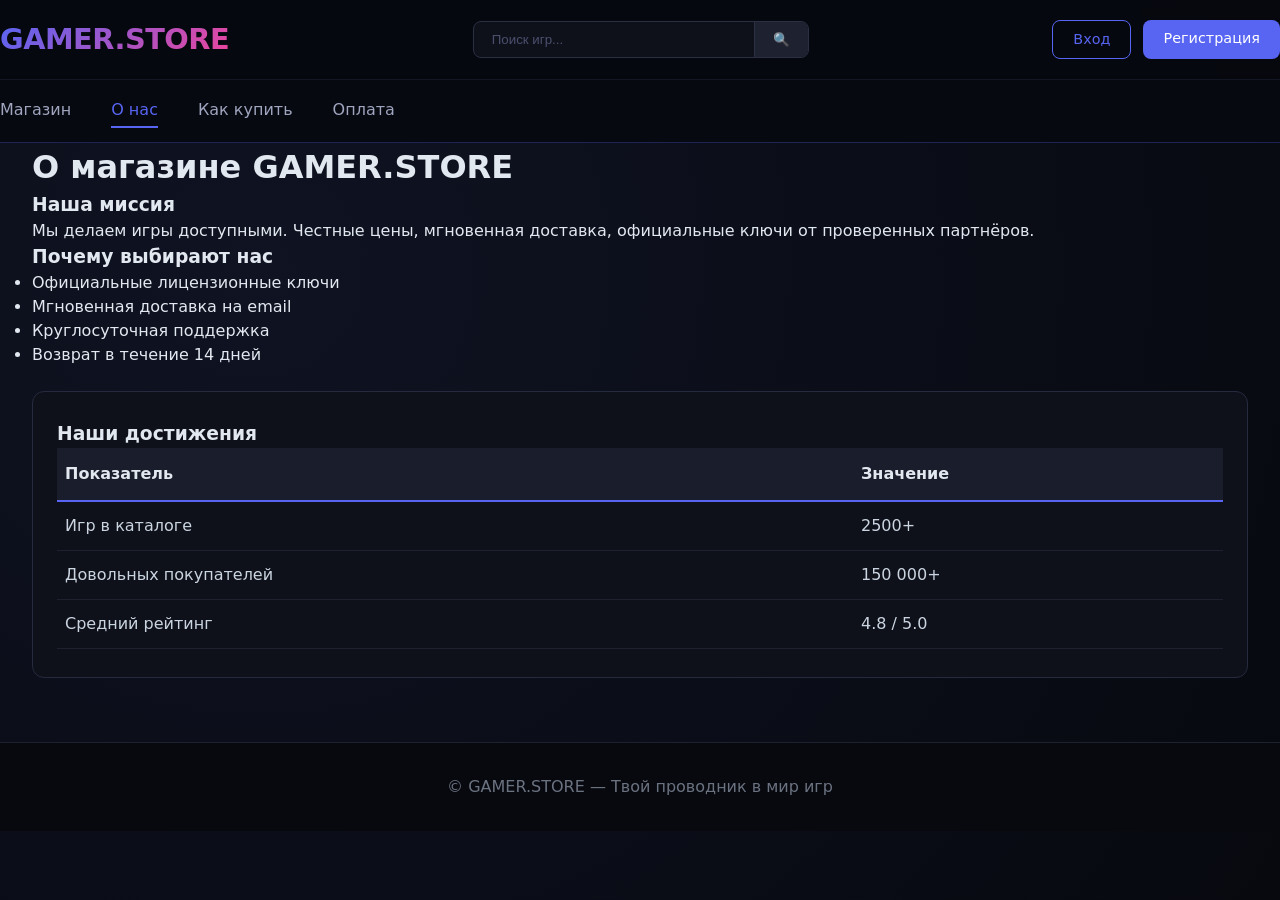
==== about.html @ 018a3e1e "Initial commit - full game store" ====
<!DOCTYPE html>
<html lang="ru">
<head>
    <meta charset="UTF-8">
    <title>О нас - GAMER.STORE</title>
    <link rel="stylesheet" href="style.css">
</head>
<body>
<div class="site-wrapper">
    <header class="header">
        <div class="container header-container">
            <div class="logo"><a href="index.html">GAMER.STORE</a></div>
            <div class="search"><input type="text" placeholder="Поиск игр..."><button>🔍</button></div>
            <div id="auth-container" class="auth-buttons">
                <a href="login.html" class="auth-btn">Вход</a>
                <a href="register.html" class="auth-btn primary">Регистрация</a>
            </div>
            <div id="user-container" class="user-info" style="display: none;">
                <span class="username" id="username-display"></span>
                <a href="profile.html" class="auth-btn">Профиль</a>
                <button class="logout-btn" onclick="logout()">Выйти</button>
            </div>
        </div>
        <nav class="nav">
            <div class="container nav-container">
                <a href="index.html" class="nav-link">Магазин</a>
                <a href="about.html" class="nav-link active">О нас</a>
                <a href="howto.html" class="nav-link">Как купить</a>
                <a href="payment.html" class="nav-link">Оплата</a>
            </div>
        </nav>
    </header>

    <main class="main">
        <div class="container">
            <h1>О магазине GAMER.STORE</h1>
            <div class="about-grid">
                <div class="about-card">
                    <h3>Наша миссия</h3>
                    <p>Мы делаем игры доступными. Честные цены, мгновенная доставка, официальные ключи от проверенных партнёров.</p>
                </div>
                <div class="about-card">
                    <h3>Почему выбирают нас</h3>
                    <ul class="feature-list">
                        <li>Официальные лицензионные ключи</li>
                        <li>Мгновенная доставка на email</li>
                        <li>Круглосуточная поддержка</li>
                        <li>Возврат в течение 14 дней</li>
                    </ul>
                </div>
            </div>
            <div class="table-block">
                <h3>Наши достижения</h3>
                <table class="clean-table">
                    <tr><th>Показатель</th><th>Значение</th></tr>
                    <tr><td>Игр в каталоге</td><td>2500+</td></tr>
                    <tr><td>Довольных покупателей</td><td>150 000+</td></tr>
                    <tr><td>Средний рейтинг</td><td>4.8 / 5.0</td></tr>
                </table>
            </div>
        </div>
    </main>

    <footer class="footer">
        <div class="container"><p>© GAMER.STORE — Твой проводник в мир игр</p></div>
    </footer>
</div>
<script src="script.js"></script>
</body>
</html>
---- style.css ----
/* GAMER.STORE - Professional Gaming Store */
* {
    margin: 0;
    padding: 0;
    box-sizing: border-box;
}

body {
    font-family: 'Inter', 'Segoe UI', system-ui, -apple-system, monospace;
    background: #0B0E17;
    color: #E2E8F0;
    line-height: 1.5;
}

.site-wrapper {
    background: radial-gradient(circle at 20% 30%, #0F1322, #07090F);
    min-height: 100vh;
    display: flex;
    flex-direction: column;
}

.container {
    max-width: 1400px;
    margin: 0 auto;
    padding: 0 32px;
}

/* Header */
.header {
    background: rgba(7, 9, 15, 0.95);
    backdrop-filter: blur(12px);
    border-bottom: 1px solid rgba(88, 101, 242, 0.3);
    position: sticky;
    top: 0;
    z-index: 100;
}

.header-container {
    display: flex;
    justify-content: space-between;
    align-items: center;
    padding: 18px 0;
    flex-wrap: wrap;
    gap: 20px;
}

.logo a {
    font-size: 1.8rem;
    font-weight: 800;
    text-decoration: none;
    background: linear-gradient(135deg, #5865F2, #EB459E);
    -webkit-background-clip: text;
    background-clip: text;
    color: transparent;
    letter-spacing: -0.5px;
}

.auth-buttons {
    display: flex;
    gap: 12px;
}

.auth-btn {
    background: transparent;
    border: 1px solid #5865F2;
    color: #5865F2;
    padding: 8px 20px;
    border-radius: 8px;
    cursor: pointer;
    transition: 0.2s;
    text-decoration: none;
    font-size: 0.9rem;
}

.auth-btn:hover {
    background: #5865F2;
    color: white;
}

.auth-btn.primary {
    background: #5865F2;
    color: white;
    border: none;
}

.auth-btn.primary:hover {
    background: #4752C4;
}

.user-info {
    display: flex;
    align-items: center;
    gap: 16px;
}

.username {
    color: #5865F2;
    font-weight: 600;
}

.logout-btn {
    background: transparent;
    border: 1px solid #EB459E;
    color: #EB459E;
    padding: 6px 14px;
    border-radius: 8px;
    cursor: pointer;
    font-size: 0.8rem;
}

.search {
    display: flex;
    border: 1px solid #2A2F42;
    background: #0F111A;
    border-radius: 8px;
    overflow: hidden;
}

.search input {
    background: transparent;
    border: none;
    padding: 10px 18px;
    width: 280px;
    color: #F1F5F9;
    outline: none;
}

.search input::placeholder {
    color: #4A4F6E;
}

.search button {
    background: #1E2130;
    border: none;
    border-left: 1px solid #2A2F42;
    padding: 0 18px;
    color: #94A3B8;
    cursor: pointer;
    transition: 0.2s;
}

.search button:hover {
    color: #5865F2;
}

/* Navigation */
.nav {
    border-top: 1px solid #131725;
    background: rgba(7, 9, 15, 0.8);
}

.nav-container {
    display: flex;
    gap: 40px;
    padding: 14px 0;
    flex-wrap: wrap;
}

.nav-link {
    color: #A0A5C0;
    text-decoration: none;
    font-weight: 500;
    padding: 4px 0;
    border-bottom: 2px solid transparent;
    transition: 0.2s;
    font-size: 1rem;
}

.nav-link.active, .nav-link:hover {
    color: #5865F2;
    border-bottom-color: #5865F2;
}

/* Hero */
.hero {
    background: linear-gradient(135deg, rgba(88,101,242,0.15), rgba(235,69,158,0.08));
    border: 1px solid rgba(88,101,242,0.3);
    padding: 48px 32px;
    margin-bottom: 56px;
    text-align: center;
    border-radius: 16px;
}

.hero h1 {
    font-size: 2.5rem;
    font-weight: 700;
    margin-bottom: 16px;
    background: linear-gradient(135deg, #FFFFFF, #A0A5C0);
    -webkit-background-clip: text;
    background-clip: text;
    color: transparent;
}

.hero p {
    color: #8B90B0;
    font-size: 1.1rem;
}

/* Games Grid */
.games-grid {
    display: grid;
    grid-template-columns: repeat(auto-fill, minmax(280px, 1fr));
    gap: 28px;
    margin-bottom: 64px;
}

.game-card {
    background: #0F111A;
    border: 1px solid #252A3E;
    transition: all 0.25s ease;
    cursor: pointer;
    border-radius: 12px;
    overflow: hidden;
    text-decoration: none;
    color: inherit;
    display: block;
}

.game-card:hover {
    transform: translateY(-6px);
    border-color: #5865F2;
    box-shadow: 0 12px 28px rgba(0,0,0,0.4), 0 0 0 1px rgba(88,101,242,0.2);
}

.game-img {
    position: relative;
    overflow: hidden;
    height: 160px;
    background: #07090F;
}

.game-img img {
    width: 100%;
    height: 100%;
    object-fit: cover;
    transition: transform 0.3s;
}

.game-card:hover .game-img img {
    transform: scale(1.05);
}

.discount-badge {
    position: absolute;
    top: 12px;
    right: 12px;
    background: #EB459E;
    color: white;
    padding: 4px 10px;
    font-size: 0.75rem;
    font-weight: bold;
    border-radius: 20px;
}

.game-info {
    padding: 18px;
}

.game-info h3 {
    font-size: 1.2rem;
    margin-bottom: 8px;
    color: #F1F5F9;
}

.game-meta {
    display: flex;
    justify-content: space-between;
    margin-bottom: 12px;
    font-size: 0.8rem;
}

.genre {
    color: #5865F2;
    background: rgba(88,101,242,0.15);
    padding: 2px 8px;
    border-radius: 12px;
}

.rating {
    color: #FBBF24;
}

.price-block {
    margin: 12px 0;
    display: flex;
    align-items: baseline;
    gap: 10px;
}

.old-price {
    text-decoration: line-through;
    color: #6B7280;
    font-size: 0.85rem;
}

.new-price {
    color: #22C55E;
    font-size: 1.3rem;
    font-weight: bold;
}

.buy-btn {
    width: 100%;
    background: linear-gradient(135deg, #5865F2, #4752C4);
    border: none;
    color: white;
    padding: 12px;
    font-weight: bold;
    cursor: pointer;
    transition: 0.2s;
    text-transform: uppercase;
    letter-spacing: 1px;
    font-size: 0.85rem;
    border-radius: 8px;
    margin-top: 8px;
}

.buy-btn:hover {
    background: linear-gradient(135deg, #4752C4, #3B44A0);
    transform: scale(1.01);
}

/* Game Detail Page */
.game-detail {
    display: grid;
    grid-template-columns: 1fr 1.5fr;
    gap: 48px;
    margin: 40px 0;
}

.game-gallery img {
    width: 100%;
    border-radius: 16px;
    border: 1px solid #252A3E;
}

.game-description {
    background: #0F111A;
    border: 1px solid #252A3E;
    padding: 28px;
    border-radius: 12px;
}

.game-description h1 {
    font-size: 2rem;
    margin-bottom: 16px;
}

.sys-req {
    margin-top: 24px;
    background: #0B0E17;
    padding: 20px;
    border-radius: 12px;
}

.sys-req h3 {
    color: #5865F2;
    margin-bottom: 12px;
}

.sys-req ul {
    list-style: none;
}

.sys-req li {
    padding: 6px 0;
    border-bottom: 1px solid #1E2130;
}

/* Auth Forms */
.auth-container {
    max-width: 500px;
    margin: 60px auto;
    background: #0F111A;
    border: 1px solid #252A3E;
    border-radius: 16px;
    padding: 40px;
}

.auth-container h1 {
    text-align: center;
    margin-bottom: 32px;
}

.auth-form input {
    width: 100%;
    padding: 14px;
    margin-bottom: 20px;
    background: #0B0E17;
    border: 1px solid #2A2F42;
    border-radius: 8px;
    color: white;
    font-size: 1rem;
}

.auth-form input:focus {
    outline: none;
    border-color: #5865F2;
}

.auth-submit {
    width: 100%;
    background: #5865F2;
    border: none;
    color: white;
    padding: 14px;
    font-weight: bold;
    border-radius: 8px;
    cursor: pointer;
    font-size: 1rem;
}

.auth-submit:hover {
    background: #4752C4;
}

.auth-link {
    text-align: center;
    margin-top: 24px;
    color: #6B7280;
}

.auth-link a {
    color: #5865F2;
    text-decoration: none;
}

.error-msg {
    background: rgba(235,69,158,0.2);
    border: 1px solid #EB459E;
    color: #EB459E;
    padding: 12px;
    border-radius: 8px;
    margin-bottom: 20px;
    text-align: center;
}

.success-msg {
    background: rgba(34,197,94,0.2);
    border: 1px solid #22C55E;
    color: #22C55E;
    padding: 12px;
    border-radius: 8px;
    margin-bottom: 20px;
    text-align: center;
}

/* Profile */
.profile-info {
    background: #0F111A;
    border: 1px solid #252A3E;
    border-radius: 16px;
    padding: 32px;
    margin: 40px 0;
}

.profile-field {
    padding: 16px;
    border-bottom: 1px solid #1E2130;
    display: flex;
    justify-content: space-between;
}

.profile-field strong {
    color: #5865F2;
}

/* Tables */
.table-block {
    background: #0F111A;
    border: 1px solid #252A3E;
    padding: 28px 24px;
    margin: 24px 0;
    border-radius: 12px;
}

.clean-table {
    width: 100%;
    border-collapse: collapse;
}

.clean-table th {
    text-align: left;
    padding: 14px 8px;
    background: #1A1D2B;
    border-bottom: 2px solid #5865F2;
    font-weight: 600;
}

.clean-table td {
    padding: 12px 8px;
    border-bottom: 1px solid #1E2130;
    color: #CBD5E1;
}

/* Steps */
.steps {
    display: flex;
    flex-direction: column;
    gap: 24px;
    margin: 40px 0;
}

.step-item {
    background: #0F111A;
    border-left: 6px solid #EB459E;
    padding: 24px 28px;
    border-radius: 12px;
}

.step-number {
    font-size: 2rem;
    font-weight: 800;
    color: #EB459E;
    margin-bottom: 8px;
}

.alert-banner {
    background: linear-gradient(135deg, #1A1D2B, #0F111A);
    border: 1px solid #EB459E;
    text-align: center;
    padding: 18px;
    font-weight: 500;
    border-radius: 12px;
    margin: 24px 0;
}

/* Payment */
.payment-grid {
    display: grid;
    grid-template-columns: 1fr 1fr;
    gap: 32px;
    margin: 40px 0;
}

.payment-card {
    background: #0F111A;
    border: 1px solid #252A3E;
    padding: 28px;
    border-radius: 12px;
}

.payment-card h3 {
    color: #5865F2;
    margin-bottom: 16px;
}

.payment-card ul {
    margin: 16px 0 0 24px;
}

.payment-card li {
    margin: 10px 0;
}

/* Footer */
.footer {
    background: #07090F;
    border-top: 1px solid #1E2130;
    padding: 32px 0;
    text-align: center;
    color: #6B7280;
    margin-top: 40px;
}

/* Responsive */
@media (max-width: 800px) {
    .game-detail, .payment-grid {
        grid-template-columns: 1fr;
    }
    .container {
        padding: 0 20px;
    }
    .hero h1 {
        font-size: 1.6rem;
    }
    .games-grid {
        grid-template-columns: 1fr;
    }
    .header-container {
        flex-direction: column;
    }
}
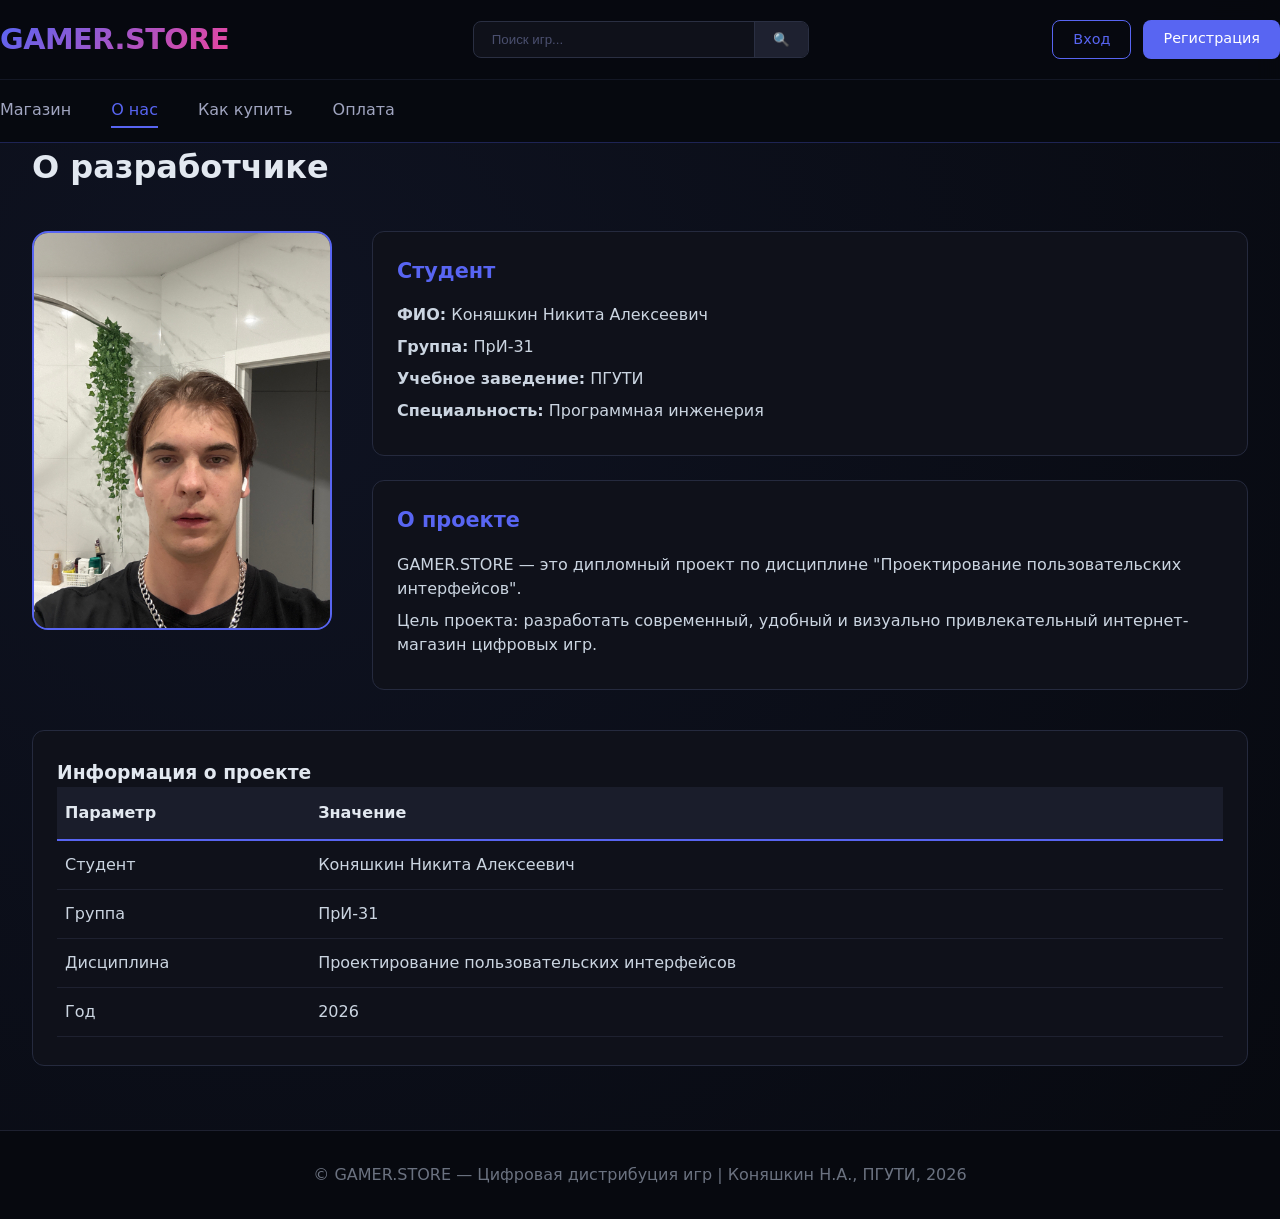
==== commit 0a2b770d: "Update about.html" ====
--- a/about.html
+++ b/about.html
@@ -3,68 +3,123 @@
 <head>
     <meta charset="UTF-8">
     <title>О нас - GAMER.STORE</title>
+    <link rel="icon" type="image/jpeg" href="favicon.jpg">
     <link rel="stylesheet" href="style.css">
 </head>
 <body>
-<div class="site-wrapper">
-    <header class="header">
-        <div class="container header-container">
-            <div class="logo"><a href="index.html">GAMER.STORE</a></div>
-            <div class="search"><input type="text" placeholder="Поиск игр..."><button>🔍</button></div>
-            <div id="auth-container" class="auth-buttons">
-                <a href="login.html" class="auth-btn">Вход</a>
-                <a href="register.html" class="auth-btn primary">Регистрация</a>
-            </div>
-            <div id="user-container" class="user-info" style="display: none;">
-                <span class="username" id="username-display"></span>
-                <a href="profile.html" class="auth-btn">Профиль</a>
-                <button class="logout-btn" onclick="logout()">Выйти</button>
-            </div>
-        </div>
-        <nav class="nav">
-            <div class="container nav-container">
-                <a href="index.html" class="nav-link">Магазин</a>
-                <a href="about.html" class="nav-link active">О нас</a>
-                <a href="howto.html" class="nav-link">Как купить</a>
-                <a href="payment.html" class="nav-link">Оплата</a>
-            </div>
-        </nav>
-    </header>
-
-    <main class="main">
-        <div class="container">
-            <h1>О магазине GAMER.STORE</h1>
-            <div class="about-grid">
-                <div class="about-card">
-                    <h3>Наша миссия</h3>
-                    <p>Мы делаем игры доступными. Честные цены, мгновенная доставка, официальные ключи от проверенных партнёров.</p>
+    <div class="site-wrapper">
+        <header class="header">
+            <div class="container header-container">
+                <div class="logo"><a href="index.html">GAMER.STORE</a></div>
+                <div class="search"><input type="text" placeholder="Поиск игр..."><button>🔍</button></div>
+                <div id="auth-container" class="auth-buttons">
+                    <a href="login.html" class="auth-btn">Вход</a>
+                    <a href="register.html" class="auth-btn primary">Регистрация</a>
                 </div>
-                <div class="about-card">
-                    <h3>Почему выбирают нас</h3>
-                    <ul class="feature-list">
-                        <li>Официальные лицензионные ключи</li>
-                        <li>Мгновенная доставка на email</li>
-                        <li>Круглосуточная поддержка</li>
-                        <li>Возврат в течение 14 дней</li>
-                    </ul>
+                <div id="user-container" class="user-info" style="display: none;">
+                    <span class="username" id="username-display"></span>
+                    <a href="profile.html" class="auth-btn">Профиль</a>
+                    <button class="logout-btn" onclick="logout()">Выйти</button>
                 </div>
             </div>
-            <div class="table-block">
-                <h3>Наши достижения</h3>
-                <table class="clean-table">
-                    <tr><th>Показатель</th><th>Значение</th></tr>
-                    <tr><td>Игр в каталоге</td><td>2500+</td></tr>
-                    <tr><td>Довольных покупателей</td><td>150 000+</td></tr>
-                    <tr><td>Средний рейтинг</td><td>4.8 / 5.0</td></tr>
-                </table>
+            <nav class="nav">
+                <div class="container nav-container">
+                    <a href="index.html" class="nav-link">Магазин</a>
+                    <a href="about.html" class="nav-link active">О нас</a>
+                    <a href="howto.html" class="nav-link">Как купить</a>
+                    <a href="payment.html" class="nav-link">Оплата</a>
+                </div>
+            </nav>
+        </header>
+
+        <main class="main">
+            <div class="container">
+                <h1>О разработчике</h1>
+                
+                <div class="about-developer">
+                    <div class="developer-photo">
+                        <img src="селфи.jpg" alt="Фото разработчика">
+                    </div>
+                    <div class="developer-info">
+                        <div class="info-card">
+                            <h3>Студент</h3>
+                            <p><strong>ФИО:</strong> Коняшкин Никита Алексеевич</p>
+                            <p><strong>Группа:</strong> ПрИ-31</p>
+                            <p><strong>Учебное заведение:</strong> ПГУТИ</p>
+                            <p><strong>Специальность:</strong> Программная инженерия</p>
+                        </div>
+                        <div class="info-card">
+                            <h3>О проекте</h3>
+                            <p>GAMER.STORE — это дипломный проект по дисциплине "Проектирование пользовательских интерфейсов".</p>
+                            <p>Цель проекта: разработать современный, удобный и визуально привлекательный интернет-магазин цифровых игр.</p>
+                        </div>
+                    </div>
+                </div>
+
+                <div class="table-block">
+                    <h3>Информация о проекте</h3>
+                    <table class="clean-table">
+                        <tr><th>Параметр</th><th>Значение</th></tr>
+                        <tr><td>Студент</td><td>Коняшкин Никита Алексеевич</td></tr>
+                        <tr><td>Группа</td><td>ПрИ-31</td></tr>
+                        <tr><td>Дисциплина</td><td>Проектирование пользовательских интерфейсов</td></tr>
+                        <tr><td>Год</td><td>2026</td></tr>
+                    </table>
+                </div>
             </div>
-        </div>
-    </main>
+        </main>
 
-    <footer class="footer">
-        <div class="container"><p>© GAMER.STORE — Твой проводник в мир игр</p></div>
-    </footer>
-</div>
-<script src="script.js"></script>
+        <footer class="footer">
+            <div class="container">
+                <p>© GAMER.STORE — Цифровая дистрибуция игр | Коняшкин Н.А., ПГУТИ, 2026</p>
+            </div>
+        </footer>
+    </div>
+    
+    <script src="script.js"></script>
+    <style>
+        .about-developer {
+            display: grid;
+            grid-template-columns: 300px 1fr;
+            gap: 40px;
+            margin: 40px 0;
+        }
+        
+        .developer-photo img {
+            width: 100%;
+            border-radius: 16px;
+            border: 2px solid #5865F2;
+        }
+        
+        .developer-info {
+            display: flex;
+            flex-direction: column;
+            gap: 24px;
+        }
+        
+        .info-card {
+            background: #0F111A;
+            border: 1px solid #252A3E;
+            border-radius: 12px;
+            padding: 24px;
+        }
+        
+        .info-card h3 {
+            color: #5865F2;
+            margin-bottom: 16px;
+            font-size: 1.3rem;
+        }
+        
+        .info-card p {
+            margin: 8px 0;
+            color: #CBD5E1;
+        }
+        
+        @media (max-width: 700px) {
+            .about-developer {
+                grid-template-columns: 1fr;
+            }
+        }
+    </style>
 </body>
-</html>+</html>
